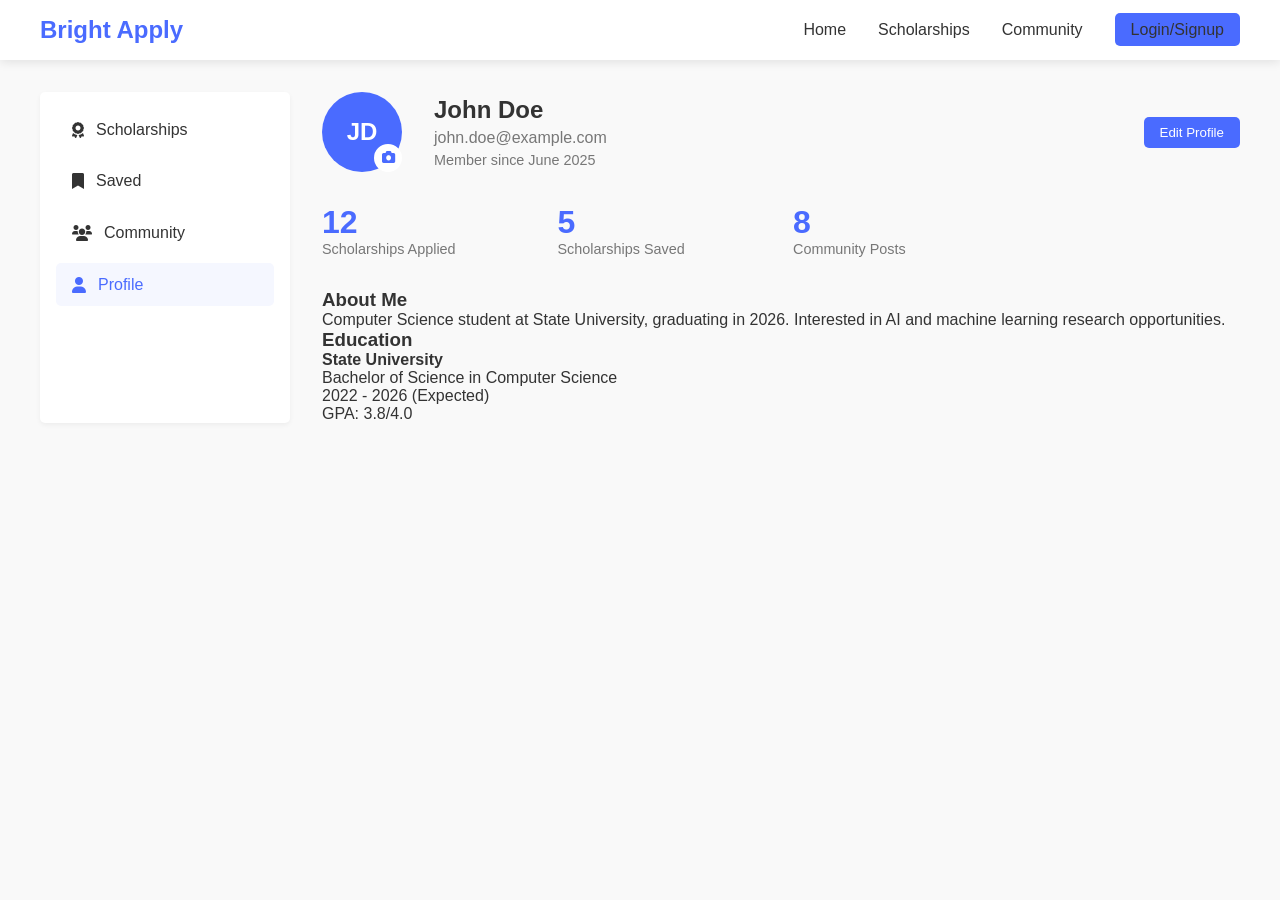
==== profile.html @ c3d1d3bf "Initial commit" ====
<!DOCTYPE html>
<html lang="en">
<head>
    <meta charset="UTF-8">
    <meta name="viewport" content="width=device-width, initial-scale=1.0">
    <title>Profile - Scholarship Platform</title>
    <link rel="stylesheet" href="index.css">
    <link rel="stylesheet" href="https://cdnjs.cloudflare.com/ajax/libs/font-awesome/6.0.0-beta3/css/all.min.css">
</head>
<body>
    <header class="navbar">
        <nav>
            <div class="logo">Bright Apply</div>
            <ul class="nav-links">
                <li><a href="index.html">Home</a></li>
                <li><a href="scholarships.html">Scholarships</a></li>
                <li><a href="community.html">Community</a></li>
                <li><a href="login.html" class="login-btn">Login/Signup</a></li>
            </ul>
            <div class="mobile-menu">
                <i class="fas fa-bars"></i>
            </div>
        </nav>
    </header>

    <div class="content-container">
        <aside class="sidebar">
            <ul>
                <li><a href="scholarships.html"><i class="fas fa-award"></i> Scholarships</a></li>
                <li><a href="saved.html"><i class="fas fa-bookmark"></i> Saved</a></li>
                <li><a href="community.html"><i class="fas fa-users"></i> Community</a></li>
                <li class="active"><a href="profile.html"><i class="fas fa-user"></i> Profile</a></li>
            </ul>
        </aside>

        <main class="main-content">
            <div class="profile-header">
                <div class="profile-avatar">
                    <div class="avatar">JD</div>
                    <button class="edit-avatar"><i class="fas fa-camera"></i></button>
                </div>
                <div class="profile-info">
                    <h2>John Doe</h2>
                    <p class="email">john.doe@example.com</p>
                    <p class="member-since">Member since June 2025</p>
                </div>
                <button class="edit-profile">Edit Profile</button>
            </div>

            <div class="profile-stats">
                <div class="stat-card">
                    <div class="stat-value">12</div>
                    <div class="stat-label">Scholarships Applied</div>
                </div>
                <div class="stat-card">
                    <div class="stat-value">5</div>
                    <div class="stat-label">Scholarships Saved</div>
                </div>
                <div class="stat-card">
                    <div class="stat-value">8</div>
                    <div class="stat-label">Community Posts</div>
                </div>
            </div>

            <div class="profile-section">
                <h3>About Me</h3>
                <div class="about-content">
                    <p>Computer Science student at State University, graduating in 2026. Interested in AI and machine learning research opportunities.</p>
                </div>
            </div>

            <div class="profile-section">
                <h3>Education</h3>
                <div class="education-item">
                    <h4>State University</h4>
                    <p class="degree">Bachelor of Science in Computer Science</p>
                    <p class="duration">2022 - 2026 (Expected)</p>
                    <p class="gpa">GPA: 3.8/4.0</p>
                </div>
            </div>
        </main>
    </div>

    <script src="script.js"></script>
</body>
</html>
---- index.css ----
/* Global Styles */
:root {
    --primary-color: #4a6bff;
    --secondary-color: #f5f7ff; 
    --text-color: #333;
    --light-text: #777;
    --border-color: #e0e0e0;
    --white: #ffffff;
    --hover-color: #3a5bef;
}

* {
    margin: 0;
    padding: 0;
    box-sizing: border-box;
    font-family: 'Segoe UI', Tahoma, Geneva, Verdana, sans-serif;
}

body {
    color: var(--text-color);
    background-color: #f9f9f9;
}

/* Navbar Styles */
.navbar {
    background-color: var(--white);
    box-shadow: 0 2px 10px rgba(0, 0, 0, 0.1);
    padding: 1rem 2rem;
    position: sticky;
    top: 0;
    z-index: 100;
}

nav {
    display: flex;
    justify-content: space-between;
    align-items: center;
    max-width: 1200px;
    margin: 0 auto;
}

.logo {
    font-size: 1.5rem;
    font-weight: bold;
    color: var(--primary-color);
}

.nav-links {
    display: flex;
    list-style: none;
    gap: 2rem;
}

.nav-links a {
    text-decoration: none;
    color: var(--text-color);
    font-weight: 500;
    transition: color 0.3s;
}

.nav-links a.active {
    color: var(--primary-color);
}

.nav-links a:hover {
    color: var(--primary-color);
}

.login-btn {
    background-color: var(--primary-color);
    color: white;
    padding: 0.5rem 1rem;
    border-radius: 5px;
    transition: background-color 0.3s;
}

.login-btn:hover {
    background-color: var(--hover-color);
    color: white;
}

.mobile-menu {
    display: none;
    font-size: 1.5rem;
    cursor: pointer;
}

/* Hero Section */
.hero {
    background-color: var(--primary-color);
    color: white;
    padding: 3rem 2rem;
    text-align: center;
}

.hero h1 {
    font-size: 2.5rem;
    margin-bottom: 1.5rem;
}

.search-container {
    max-width: 800px;
    margin: 0 auto;
}

.search-tabs {
    display: flex;
    justify-content: center;
    margin-bottom: 1rem;
}

.search-tabs button {
    background: none;
    border: none;
    color: rgba(255, 255, 255, 0.7);
    padding: 0.5rem 1rem;
    cursor: pointer;
    font-size: 1rem;
}

.search-tabs button.active {
    color: white;
    border-bottom: 2px solid white;
}

.search-box {
    display: flex;
    background-color: white;
    border-radius: 5px;
    overflow: hidden;
    margin-bottom: 1.5rem;
}

.search-box input {
    flex: 1;
    border: none;
    padding: 1rem;
    font-size: 1rem;
    outline: none;
}

.search-box button {
    background-color: var(--primary-color);
    border: none;
    color: white;
    padding: 0 1.5rem;
    cursor: pointer;
    transition: background-color 0.3s;
}

.search-box button:hover {
    background-color: var(--hover-color);
}

.features {
    display: flex;
    justify-content: center;
    gap: 2rem;
    margin-top: 1.5rem;
}

.feature {
    display: flex;
    align-items: center;
    gap: 0.5rem;
    font-size: 0.9rem;
}

/* Quick Actions */
.quick-actions {
    display: flex;
    justify-content: center;
    gap: 1rem;
    padding: 1rem;
    background-color: var(--white);
    box-shadow: 0 2px 5px rgba(0, 0, 0, 0.05);
}

.quick-actions button {
    padding: 0.5rem 1rem;
    border: 1px solid var(--border-color);
    background-color: var(--white);
    border-radius: 5px;
    cursor: pointer;
    transition: all 0.3s;
}

.quick-actions button:hover {
    background-color: #f0f0f0;
}

.quick-actions button.primary {
    background-color: var(--primary-color);
    color: white;
    border-color: var(--primary-color);
}

.quick-actions button.primary:hover {
    background-color: var(--hover-color);
}

/* Main Content Layout */
.content-container {
    display: flex;
    max-width: 1200px;
    margin: 2rem auto;
    gap: 2rem;
}

.sidebar {
    width: 250px;
    background-color: var(--white);
    border-radius: 5px;
    box-shadow: 0 2px 5px rgba(0, 0, 0, 0.05);
    padding: 1rem;
}

.sidebar ul {
    list-style: none;
}

.sidebar li {
    padding: 0.8rem 1rem;
    border-radius: 5px;
    margin-bottom: 0.5rem;
    cursor: pointer;
    display: flex;
    align-items: center;
    gap: 0.8rem;
}

.sidebar li:hover {
    background-color: var(--secondary-color);
}

.sidebar li.active {
    background-color: var(--secondary-color);
    color: var(--primary-color);
    font-weight: 500;
}

.main-content {
    flex: 1;
}

.content-header {
    display: flex;
    justify-content: space-between;
    align-items: center;
    margin-bottom: 1.5rem;
}

.sort-options {
    display: flex;
    gap: 1rem;
}

.sort-options select {
    padding: 0.5rem;
    border: 1px solid var(--border-color);
    border-radius: 5px;
    background-color: var(--white);
    cursor: pointer;
}

/* Scholarship Cards */
.scholarship-list {
    display: grid;
    grid-template-columns: repeat(auto-fill, minmax(300px, 1fr));
    gap: 1.5rem;
    margin-bottom: 2rem;
}

.scholarship-card {
    background-color: var(--white);
    border-radius: 5px;
    box-shadow: 0 2px 5px rgba(0, 0, 0, 0.05);
    padding: 1.5rem;
    transition: transform 0.3s, box-shadow 0.3s;
}

.scholarship-card:hover {
    transform: translateY(-5px);
    box-shadow: 0 5px 15px rgba(0, 0, 0, 0.1);
}

.scholarship-card h3 {
    margin-bottom: 0.5rem;
    color: var(--primary-color);
}

.deadline {
    color: var(--light-text);
    font-size: 0.9rem;
    margin-bottom: 0.5rem;
}

.amount {
    font-weight: bold;
    margin-bottom: 1rem;
}

.apply-btn {
    background-color: var(--primary-color);
    color: white;
    border: none;
    padding: 0.5rem 1rem;
    border-radius: 5px;
    cursor: pointer;
    transition: background-color 0.3s;
}

.apply-btn:hover {
    background-color: var(--hover-color);
}

/* Saved Items Page */
.saved-list {
    display: grid;
    grid-template-columns: 1fr;
    gap: 1.5rem;
}

.saved-info h3 {
    color: var(--primary-color);
    margin-bottom: 0.5rem;
}

.status {
    font-size: 0.9rem;
    display: inline-flex;
    align-items: center;
    gap: 0.3rem;
    padding: 0.3rem 0.6rem;
    border-radius: 20px;
}

.status.applied {
    background-color: #e8f5e9;
    color: #2e7d32;
}

.status.not-applied {
    background-color: #fff8e1;
    color: #ff8f00;
}

.community-header {
    display: flex;
    justify-content: space-between;
    align-items: center;
    margin-bottom: 1.5rem;
}

.new-post-btn {
    background-color: var(--primary-color);
    color: white;
    border: none;
    padding: 0.5rem 1rem;
    border-radius: 5px;
    cursor: pointer;
    display: flex;
    align-items: center;
    gap: 0.5rem;
    transition: background-color 0.3s;
}

.new-post-btn:hover {
    background-color: var(--hover-color);
}

.post-box textarea {
    width: 100%;
    padding: 1rem;
    border: 1px solid var(--border-color);
    border-radius: 5px;
    resize: none;
    margin-bottom: 0.5rem;
    min-height: 100px;
}

.post-actions {
    display: flex;
    justify-content: flex-end;
}

.discussion-list {
    display: grid;
    grid-template-columns: 1fr;
    gap: 1.5rem;
}

.discussion-author {
    display: flex;
    align-items: center;
    gap: 1rem;
    margin-bottom: 1rem;
}

.author-info {
    display: flex;
    flex-direction: column;
}

.name {
    font-weight: 500;
}

.time {
    font-size: 0.8rem;
    color: var(--light-text);
}

.discussion-content h3 {
    color: var(--primary-color);
    margin-bottom: 0.5rem;
}

.discussion-stats {
    display: flex;
    gap: 1.5rem;
    margin-top: 1rem;
    color: var(--light-text);
    font-size: 0.9rem;
}

.discussion-stats span {
    display: flex;
    align-items: center;
    gap: 0.3rem;
    cursor: pointer;
}

.profile-header {
    display: flex;
    align-items: center;
    gap: 2rem;
    margin-bottom: 2rem;
}

.profile-avatar {
    position: relative;
}

.avatar {
    width: 80px;
    height: 80px;
    background-color: var(--primary-color);
    color: white;
    border-radius: 50%;
    display: flex;
    align-items: center;
    justify-content: center;
    font-size: 1.5rem;
    font-weight: bold;
}

.edit-avatar {
    position: absolute;
    bottom: 0;
    right: 0;
    background-color: var(--white);
    border: 2px solid var(--white);
    border-radius: 50%;
    width: 28px;
    height: 28px;
    display: flex;
    align-items: center;
    justify-content: center;
    color: var(--primary-color);
    cursor: pointer;
}

.profile-info h2 {
    margin-bottom: 0.3rem;
}

.email {
    color: var(--light-text);
    margin-bottom: 0.3rem;
}

.member-since {
    font-size: 0.9rem;
    color: var(--light-text);
}

.edit-profile {
    margin-left: auto;
    background-color: var(--primary-color);
    color: white;
    border: none;
    padding: 0.5rem 1rem;
    border-radius: 5px;
    cursor: pointer;
    transition: background-color 0.3s;
}

.edit-profile:hover {
    background-color: var(--hover-color);
}

.profile-stats {
    display: grid;
    grid-template-columns: repeat(auto-fill, minmax(200px, 1fr));
    gap: 1.5rem;
    margin-bottom: 2rem;
}

.stat-value {
    font-size: 2rem;
    font-weight: bold;
    color: var(--primary-color);
}

.stat-label {
    color: var(--light-text);
    font-size: 0.9rem;
}

button {
    cursor: pointer;
    transition: all 0.3s;
}

.btn {
    padding: 0.5rem 1rem;
    border-radius: 5px;
    font-weight: 500;
}

.btn-primary {
    background-color: var(--primary-color);
    color: white;
    border: none;
}

.btn-primary:hover {
    background-color: var(--hover-color);
}

.btn-outline {
    background-color: transparent;
    border: 1px solid var(--primary-color);
    color: var(--primary-color);
}

.btn-outline:hover {
    background-color: var(--secondary-color);
}

.btn-icon {
    display: flex;
    align-items: center;
    gap: 0.5rem;
}

/* Login Modal */
.login-modal {
    display: none;
    position: fixed;
    top: 0;
    left: 0;
    width: 100%;
    height: 100%;
    background-color: rgba(0, 0, 0, 0.5);
    z-index: 1000;
    justify-content: center;
    align-items: center;
}

.login-container {
    background-color: var(--white);
    padding: 2rem;
    border-radius: 10px;
    width: 100%;
    max-width: 400px;
    box-shadow: 0 5px 15px rgba(0, 0, 0, 0.2);
}

.login-container h2 {
    text-align: center;
    margin-bottom: 1.5rem;
    color: var(--primary-color);
}

.form-group {
    margin-bottom: 1rem;
}

.form-group label {
    display: block;
    margin-bottom: 0.5rem;
    font-weight: 500;
}

.form-group input {
    width: 100%;
    padding: 0.8rem;
    border: 1px solid var(--border-color);
    border-radius: 5px;
    font-size: 1rem;
}

.checkbox-container {
    display: flex;
    align-items: center;
    cursor: pointer;
    user-select: none;
}

.checkbox-container input {
    position: absolute;
    opacity: 0;
    cursor: pointer;
    height: 0;
    width: 0;
}

.checkmark {
    height: 20px;
    width: 20px;
    background-color: #eee;
    border-radius: 3px;
    margin-right: 0.5rem;
    display: flex;
    justify-content: center;
    align-items: center;
}

.checkbox-container:hover input ~ .checkmark {
    background-color: #ccc;
}

.checkbox-container input:checked ~ .checkmark {
    background-color: var(--primary-color);
}

.checkmark:after {
    content: "";
    display: none;
    color: white;
}

.checkbox-container input:checked ~ .checkmark:after {
    display: block;
}

.login-submit {
    width: 100%;
    padding: 0.8rem;
    background-color: var(--primary-color);
    color: white;
    border: none;
    border-radius: 5px;
    font-size: 1rem;
    font-weight: 500;
    cursor: pointer;
    margin-top: 1rem;
    transition: background-color 0.3s;
}

.login-submit:hover {
    background-color: var(--hover-color);
}

.google-login {
    width: 100%;
    padding: 0.8rem;
    background-color: #fff;
    color: #333;
    border: 1px solid var(--border-color);
    border-radius: 5px;
    font-size: 1rem;
    font-weight: 500;
    cursor: pointer;
    margin-top: 1rem;
    display: flex;
    justify-content: center;
    align-items: center;
    gap: 0.5rem;
    transition: background-color 0.3s;
}

.google-login:hover {
    background-color: #f5f5f5;
}

/* ================== */
/* Sidebar Link Styles */
/* ================== */

.sidebar li a {
    display: flex;
    align-items: center;
    gap: 12px;
    width: 100%;
    height: 100%;
    color: inherit;
    text-decoration: none;
}

.sidebar li {
    padding: 0; /* Remove padding from li since we're adding it to the anchor */
}

.sidebar li a {
    padding: 0.8rem 1rem; /* Match your existing padding */
}

/* Active state - will be added via JavaScript */
.sidebar li.active a {
    color: var(--primary-color);
    font-weight: 500;
}

/* Hover state */
.sidebar li:hover a {
    color: var(--primary-color);
}

/* Responsive Design */
@media (max-width: 992px) {
    .content-container {
        flex-direction: column;
    }
    
    .sidebar {
        width: 100%;
    }
}

@media (max-width: 768px) {
    .nav-links {
        display: none;
    }
    
    .mobile-menu {
        display: block;
    }
    
    .hero h1 {
        font-size: 2rem;
    }
    
    .features {
        flex-direction: column;
        gap: 1rem;
    }
    
    .quick-actions {
        flex-wrap: wrap;
    }
}
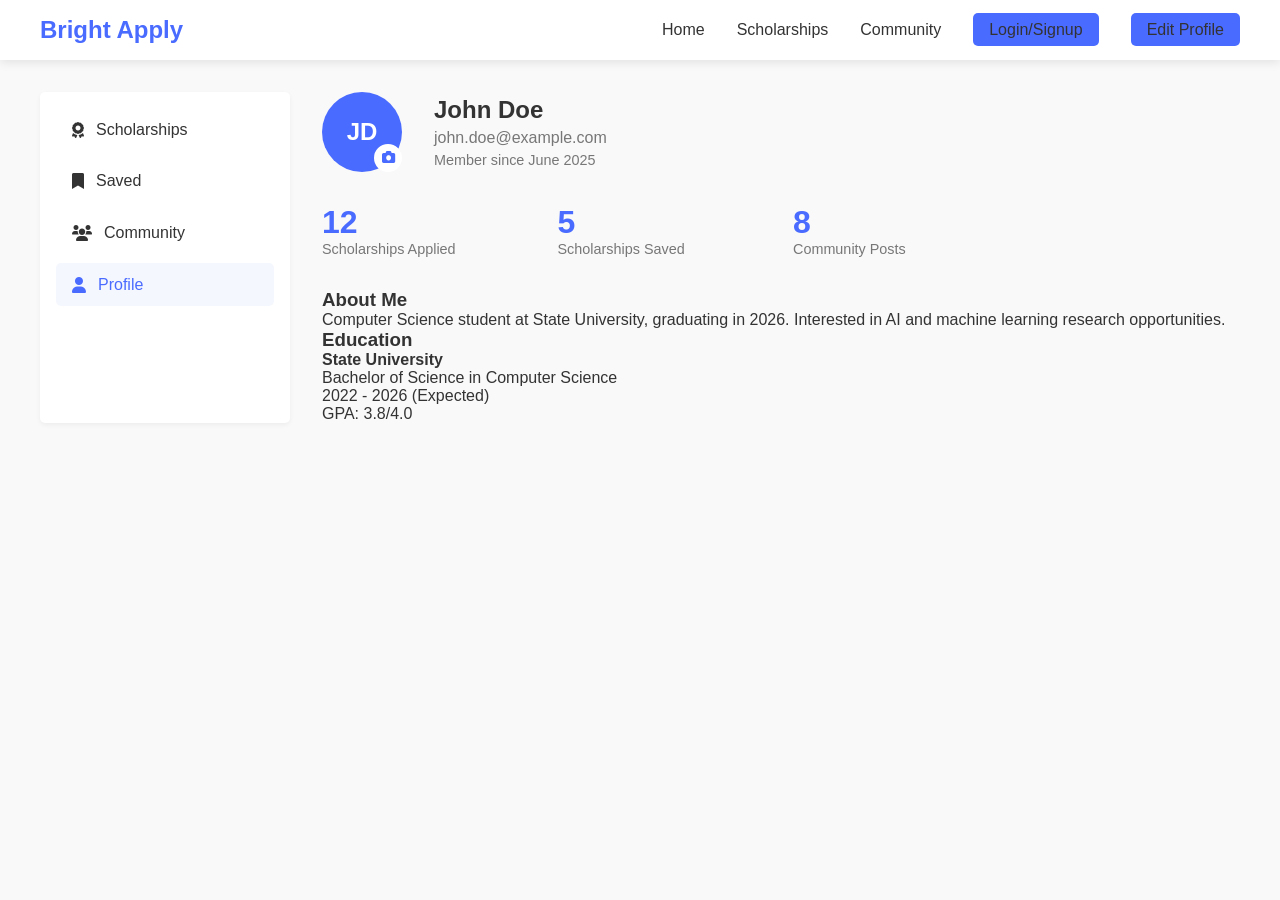
==== commit 643782c3: "New commit" ====
--- a/profile.html
+++ b/profile.html
@@ -16,6 +16,7 @@
                 <li><a href="scholarships.html">Scholarships</a></li>
                 <li><a href="community.html">Community</a></li>
                 <li><a href="login.html" class="login-btn">Login/Signup</a></li>
+                <li><a href="edit_profile.html" class="edit-profile">Edit Profile</a></li>
             </ul>
             <div class="mobile-menu">
                 <i class="fas fa-bars"></i>
@@ -44,7 +45,7 @@
                     <p class="email">john.doe@example.com</p>
                     <p class="member-since">Member since June 2025</p>
                 </div>
-                <button class="edit-profile">Edit Profile</button>
+                
             </div>
 
             <div class="profile-stats">
